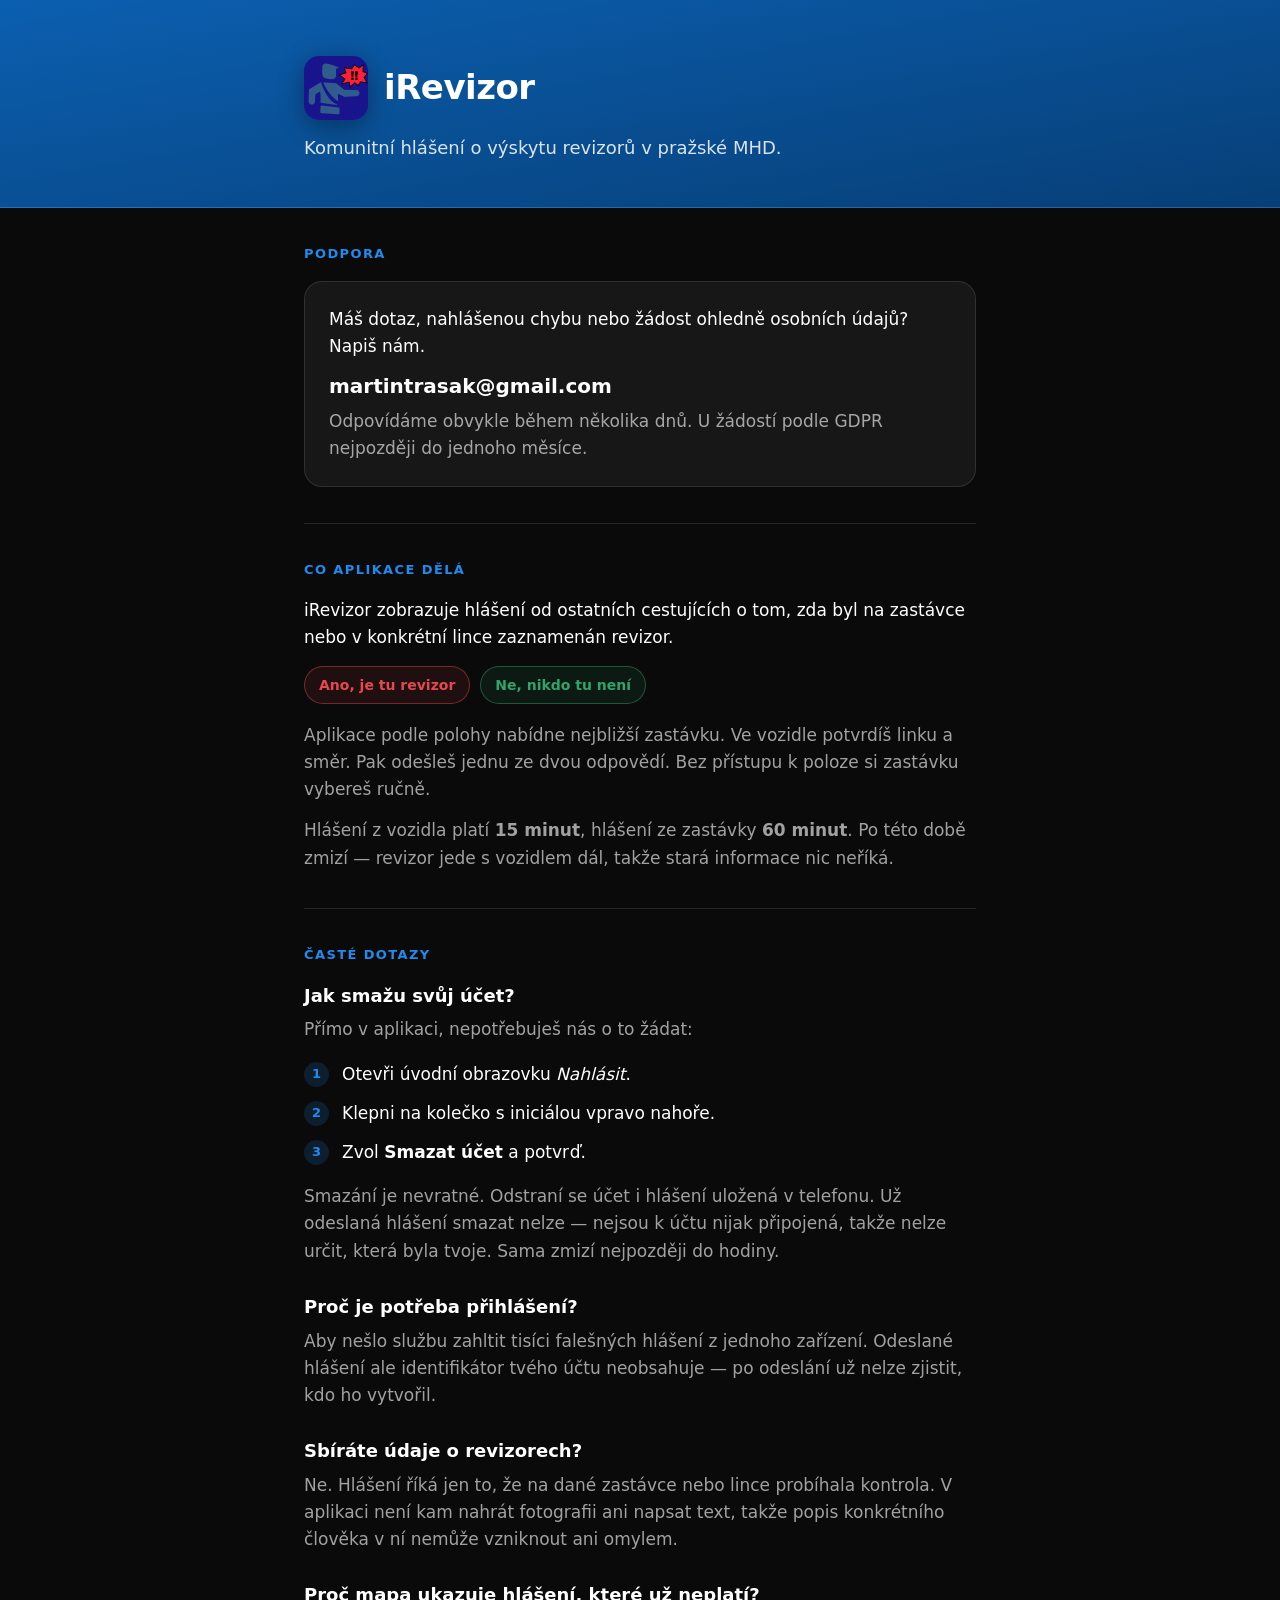
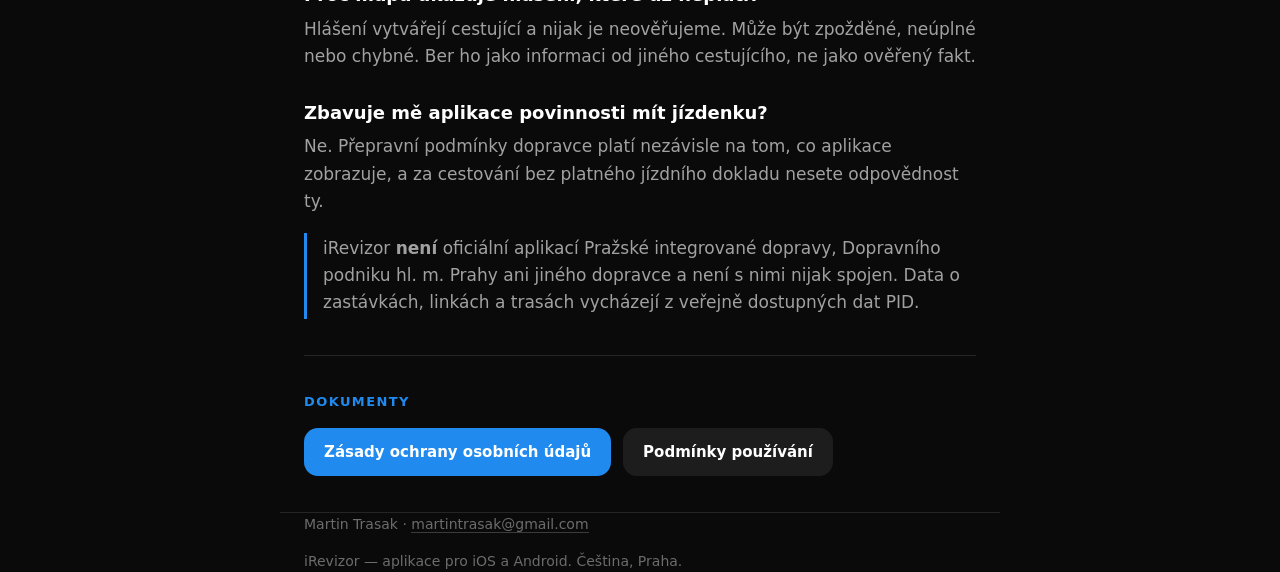
==== index.html @ cb0cceaa "init" ====
<!DOCTYPE html>
<html lang="cs">
<head>
<meta charset="utf-8">
<meta name="viewport" content="width=device-width, initial-scale=1">
<title>iRevizor — podpora</title>
<meta name="description" content="Podpora a kontakt pro aplikaci iRevizor — komunitní hlášení o výskytu revizorů v pražské MHD.">
<link rel="icon" href="favicon.png">
<meta name="theme-color" content="#0A0A0A">
<style>
  /* Palette taken from the app: tailwind.config.js and the tab bar chrome. */
  :root {
    --pid: #208AEF;
    --pid-dark: #0B5FB0;
    --ground: #0A0A0A;
    --surface: #171717;
    --seen: #E5484D;
    --clear: #30A46C;
    --text: #ffffff;
    --muted: rgba(255, 255, 255, 0.62);
    --faint: rgba(255, 255, 255, 0.40);
    --hair: rgba(255, 255, 255, 0.11);
    --font: 'Spline Sans', Inter, ui-sans-serif, system-ui, -apple-system, sans-serif;
  }

  * { box-sizing: border-box; }

  html { -webkit-text-size-adjust: 100%; }

  body {
    margin: 0;
    background: var(--ground);
    color: var(--text);
    font-family: var(--font);
    font-size: 17px;
    line-height: 1.6;
    -webkit-font-smoothing: antialiased;
  }

  .wrap { max-width: 720px; margin: 0 auto; padding: 0 24px; }

  /* Header: the app's sign-in screen is solid pid-dark, so the page opens on it. */
  header {
    background: linear-gradient(170deg, var(--pid-dark) 0%, #073f77 100%);
    padding: 56px 0 44px;
    border-bottom: 1px solid var(--hair);
  }

  .brand { display: flex; align-items: center; gap: 16px; }

  .brand img {
    width: 64px; height: 64px;
    border-radius: 15px;
    display: block;
    box-shadow: 0 6px 24px rgba(0, 0, 0, 0.35);
  }

  h1 { font-size: 34px; line-height: 1.15; margin: 0; letter-spacing: -0.5px; }

  .tagline { margin: 14px 0 0; color: rgba(255, 255, 255, 0.85); font-size: 18px; }

  main { padding: 8px 0 72px; }

  section { padding: 36px 0; border-bottom: 1px solid var(--hair); }
  section:last-of-type { border-bottom: 0; }

  h2 {
    font-size: 13px;
    text-transform: uppercase;
    letter-spacing: 1.4px;
    color: var(--pid);
    margin: 0 0 16px;
    font-weight: 700;
  }

  h3 { font-size: 18px; margin: 28px 0 6px; }
  h3:first-of-type { margin-top: 0; }

  p { margin: 0 0 14px; color: var(--muted); }
  p.lead { color: var(--text); }
  p:last-child { margin-bottom: 0; }

  a { color: var(--pid); text-decoration: none; border-bottom: 1px solid rgba(32, 138, 239, 0.35); }
  a:hover { border-bottom-color: var(--pid); }

  ul { margin: 0 0 14px; padding-left: 22px; color: var(--muted); }
  li { margin-bottom: 7px; }

  /* Contact block — the reason this page exists, so it reads as the main card. */
  .card {
    background: var(--surface);
    border: 1px solid var(--hair);
    border-radius: 18px;
    padding: 24px;
  }

  .mail {
    display: inline-block;
    font-size: 20px;
    font-weight: 600;
    color: var(--text);
    border: 0;
    margin-bottom: 6px;
    word-break: break-all;
  }
  .mail:hover { color: var(--pid); border: 0; }

  .links { display: flex; flex-wrap: wrap; gap: 12px; margin-top: 4px; }

  .btn {
    display: inline-block;
    padding: 12px 20px;
    border-radius: 14px;
    background: var(--pid);
    color: #fff;
    font-weight: 600;
    font-size: 15px;
    border: 0;
  }
  .btn:hover { background: var(--pid-dark); border: 0; }

  .btn.ghost { background: rgba(255, 255, 255, 0.08); color: var(--text); }
  .btn.ghost:hover { background: rgba(255, 255, 255, 0.14); }

  /* The two report answers, coloured as they are in the app. */
  .chips { display: flex; flex-wrap: wrap; gap: 10px; margin: 4px 0 18px; }
  .chip {
    padding: 7px 14px;
    border-radius: 999px;
    font-size: 14px;
    font-weight: 600;
    border: 1px solid;
  }
  .chip.seen { color: var(--seen); border-color: rgba(229, 72, 77, 0.45); background: rgba(229, 72, 77, 0.10); }
  .chip.clear { color: var(--clear); border-color: rgba(48, 164, 108, 0.45); background: rgba(48, 164, 108, 0.10); }

  .steps { counter-reset: s; list-style: none; padding: 0; }
  .steps li {
    counter-increment: s;
    position: relative;
    padding-left: 38px;
    margin-bottom: 12px;
  }
  .steps li::before {
    content: counter(s);
    position: absolute; left: 0; top: 1px;
    width: 25px; height: 25px;
    border-radius: 999px;
    background: rgba(32, 138, 239, 0.16);
    color: var(--pid);
    font-size: 13px; font-weight: 700;
    display: grid; place-items: center;
  }

  .note {
    border-left: 3px solid var(--pid);
    padding: 2px 0 2px 16px;
    margin: 18px 0 0;
  }

  footer {
    border-top: 1px solid var(--hair);
    padding: 32px 0 56px;
    color: var(--faint);
    font-size: 14px;
  }
  footer p { color: var(--faint); font-size: 14px; }
  footer a { color: var(--faint); border-bottom-color: rgba(255, 255, 255, 0.2); }
  footer a:hover { color: var(--text); }

  @media (max-width: 560px) {
    body { font-size: 16px; }
    header { padding: 40px 0 32px; }
    h1 { font-size: 27px; }
    .tagline { font-size: 16px; }
    .brand img { width: 54px; height: 54px; border-radius: 13px; }
    .wrap { padding: 0 20px; }
    .links { flex-direction: column; }
    .btn { text-align: center; }
  }
</style>
</head>
<body>

<header>
  <div class="wrap">
    <div class="brand">
      <img src="icon.png" alt="iRevizor">
      <h1>iRevizor</h1>
    </div>
    <p class="tagline">Komunitní hlášení o výskytu revizorů v pražské MHD.</p>
  </div>
</header>

<main class="wrap">

  <section>
    <h2>Podpora</h2>
    <div class="card">
      <p class="lead" style="margin-bottom:10px">Máš dotaz, nahlášenou chybu nebo žádost
        ohledně osobních údajů? Napiš nám.</p>
      <a class="mail" href="mailto:martintrasak@gmail.com">martintrasak@gmail.com</a>
      <p>Odpovídáme obvykle během několika dnů. U žádostí podle GDPR nejpozději
        do jednoho měsíce.</p>
    </div>
  </section>

  <section>
    <h2>Co aplikace dělá</h2>
    <p class="lead">iRevizor zobrazuje hlášení od ostatních cestujících o tom, zda byl
      na zastávce nebo v konkrétní lince zaznamenán revizor.</p>
    <div class="chips">
      <span class="chip seen">Ano, je tu revizor</span>
      <span class="chip clear">Ne, nikdo tu není</span>
    </div>
    <p>Aplikace podle polohy nabídne nejbližší zastávku. Ve vozidle potvrdíš linku
      a směr. Pak odešleš jednu ze dvou odpovědí. Bez přístupu k poloze si zastávku
      vybereš ručně.</p>
    <p>Hlášení z vozidla platí <strong>15 minut</strong>, hlášení ze zastávky
      <strong>60 minut</strong>. Po této době zmizí — revizor jede s vozidlem dál,
      takže stará informace nic neříká.</p>
  </section>

  <section>
    <h2>Časté dotazy</h2>

    <h3>Jak smažu svůj účet?</h3>
    <p>Přímo v aplikaci, nepotřebuješ nás o to žádat:</p>
    <ol class="steps">
      <li>Otevři úvodní obrazovku <em>Nahlásit</em>.</li>
      <li>Klepni na kolečko s iniciálou vpravo nahoře.</li>
      <li>Zvol <strong>Smazat účet</strong> a potvrď.</li>
    </ol>
    <p>Smazání je nevratné. Odstraní se účet i hlášení uložená v telefonu. Už odeslaná
      hlášení smazat nelze — nejsou k účtu nijak připojená, takže nelze určit, která
      byla tvoje. Sama zmizí nejpozději do hodiny.</p>

    <h3>Proč je potřeba přihlášení?</h3>
    <p>Aby nešlo službu zahltit tisíci falešných hlášení z jednoho zařízení. Odeslané
      hlášení ale identifikátor tvého účtu neobsahuje — po odeslání už nelze zjistit,
      kdo ho vytvořil.</p>

    <h3>Sbíráte údaje o revizorech?</h3>
    <p>Ne. Hlášení říká jen to, že na dané zastávce nebo lince probíhala kontrola.
      V aplikaci není kam nahrát fotografii ani napsat text, takže popis konkrétního
      člověka v ní nemůže vzniknout ani omylem.</p>

    <h3>Proč mapa ukazuje hlášení, které už neplatí?</h3>
    <p>Hlášení vytvářejí cestující a nijak je neověřujeme. Může být zpožděné, neúplné
      nebo chybné. Ber ho jako informaci od jiného cestujícího, ne jako ověřený fakt.</p>

    <h3>Zbavuje mě aplikace povinnosti mít jízdenku?</h3>
    <p>Ne. Přepravní podmínky dopravce platí nezávisle na tom, co aplikace zobrazuje,
      a za cestování bez platného jízdního dokladu nesete odpovědnost ty.</p>

    <div class="note">
      <p>iRevizor <strong>není</strong> oficiální aplikací Pražské integrované dopravy,
        Dopravního podniku hl. m. Prahy ani jiného dopravce a není s nimi nijak spojen.
        Data o zastávkách, linkách a trasách vycházejí z veřejně dostupných dat PID.</p>
    </div>
  </section>

  <section>
    <h2>Dokumenty</h2>
    <div class="links">
      <a class="btn" href="https://gist.github.com/Martin1458/faaf4df683aa65efe152a1293706ab29">Zásady ochrany osobních údajů</a>
      <a class="btn ghost" href="https://gist.github.com/Martin1458/e91669f5cec128d0d4185d034da7c7a7">Podmínky používání</a>
    </div>
  </section>

</main>

<footer class="wrap">
  <p>Martin Trasak · <a href="mailto:martintrasak@gmail.com">martintrasak@gmail.com</a></p>
  <p>iRevizor — aplikace pro iOS a Android. Čeština, Praha.</p>
</footer>

</body>
</html>
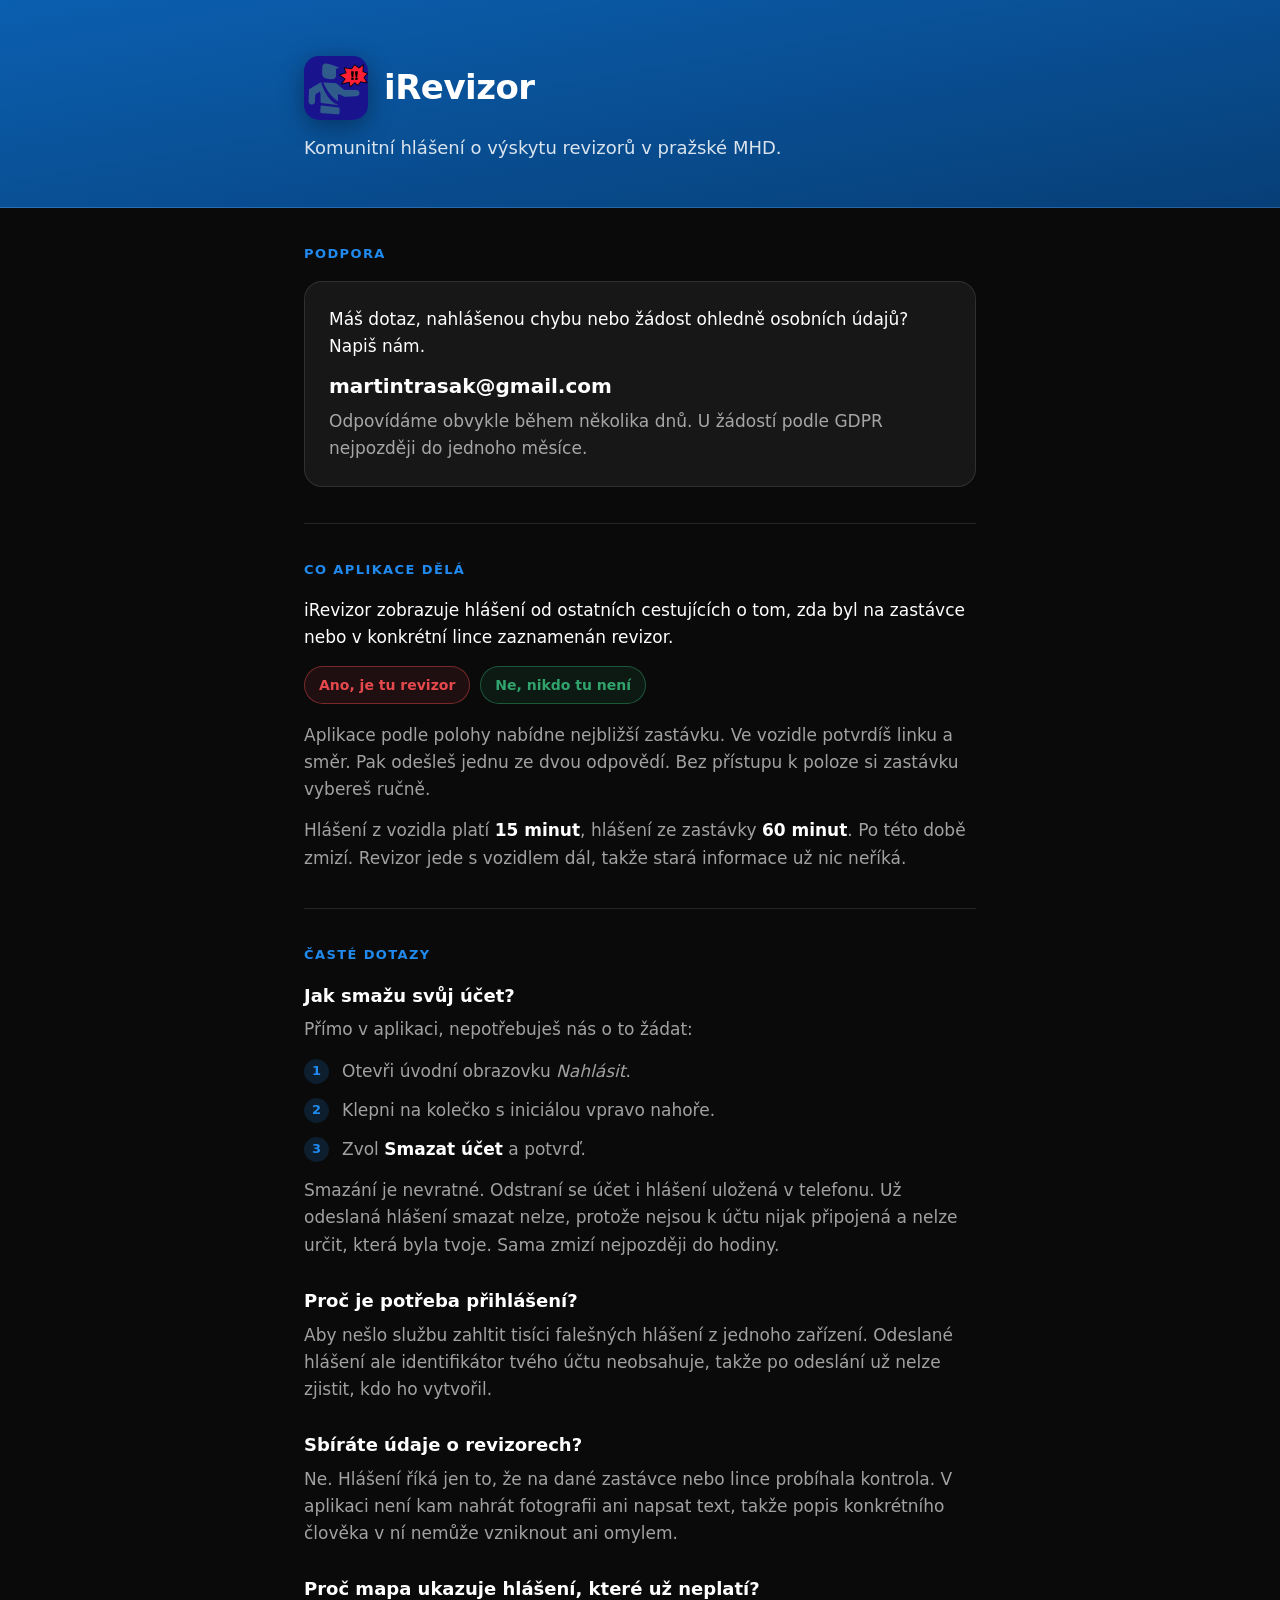
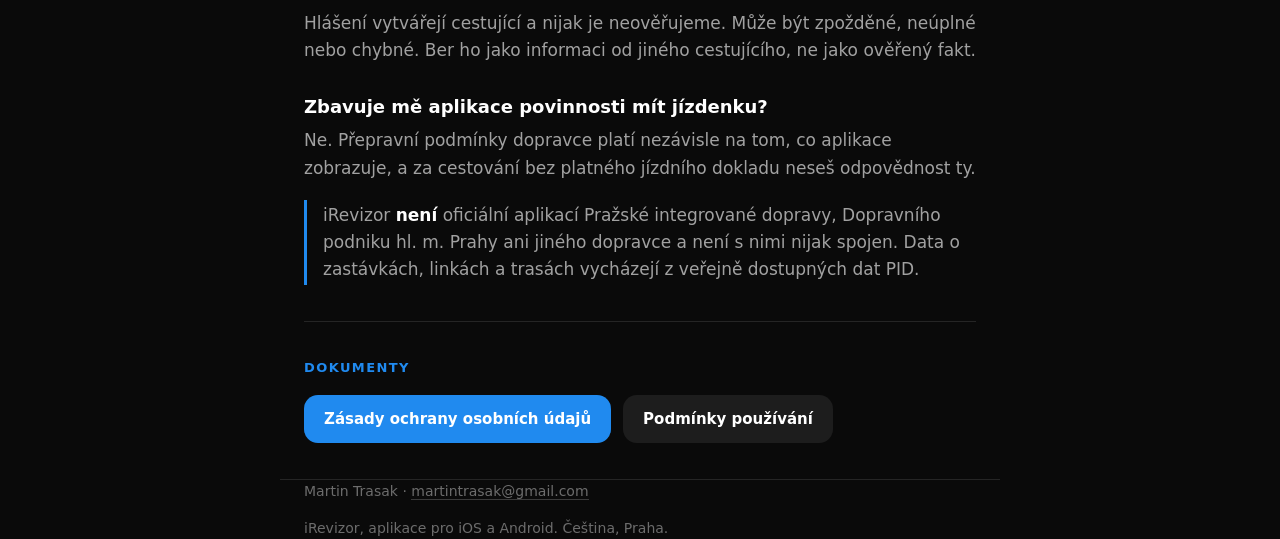
==== commit e046eae6: "raah" ====
--- a/index.html
+++ b/index.html
@@ -3,182 +3,11 @@
 <head>
 <meta charset="utf-8">
 <meta name="viewport" content="width=device-width, initial-scale=1">
-<title>iRevizor — podpora</title>
-<meta name="description" content="Podpora a kontakt pro aplikaci iRevizor — komunitní hlášení o výskytu revizorů v pražské MHD.">
+<title>iRevizor: podpora</title>
+<meta name="description" content="Podpora a kontakt pro aplikaci iRevizor. Komunitní hlášení o výskytu revizorů v pražské MHD.">
 <link rel="icon" href="favicon.png">
+<link rel="stylesheet" href="style.css">
 <meta name="theme-color" content="#0A0A0A">
-<style>
-  /* Palette taken from the app: tailwind.config.js and the tab bar chrome. */
-  :root {
-    --pid: #208AEF;
-    --pid-dark: #0B5FB0;
-    --ground: #0A0A0A;
-    --surface: #171717;
-    --seen: #E5484D;
-    --clear: #30A46C;
-    --text: #ffffff;
-    --muted: rgba(255, 255, 255, 0.62);
-    --faint: rgba(255, 255, 255, 0.40);
-    --hair: rgba(255, 255, 255, 0.11);
-    --font: 'Spline Sans', Inter, ui-sans-serif, system-ui, -apple-system, sans-serif;
-  }
-
-  * { box-sizing: border-box; }
-
-  html { -webkit-text-size-adjust: 100%; }
-
-  body {
-    margin: 0;
-    background: var(--ground);
-    color: var(--text);
-    font-family: var(--font);
-    font-size: 17px;
-    line-height: 1.6;
-    -webkit-font-smoothing: antialiased;
-  }
-
-  .wrap { max-width: 720px; margin: 0 auto; padding: 0 24px; }
-
-  /* Header: the app's sign-in screen is solid pid-dark, so the page opens on it. */
-  header {
-    background: linear-gradient(170deg, var(--pid-dark) 0%, #073f77 100%);
-    padding: 56px 0 44px;
-    border-bottom: 1px solid var(--hair);
-  }
-
-  .brand { display: flex; align-items: center; gap: 16px; }
-
-  .brand img {
-    width: 64px; height: 64px;
-    border-radius: 15px;
-    display: block;
-    box-shadow: 0 6px 24px rgba(0, 0, 0, 0.35);
-  }
-
-  h1 { font-size: 34px; line-height: 1.15; margin: 0; letter-spacing: -0.5px; }
-
-  .tagline { margin: 14px 0 0; color: rgba(255, 255, 255, 0.85); font-size: 18px; }
-
-  main { padding: 8px 0 72px; }
-
-  section { padding: 36px 0; border-bottom: 1px solid var(--hair); }
-  section:last-of-type { border-bottom: 0; }
-
-  h2 {
-    font-size: 13px;
-    text-transform: uppercase;
-    letter-spacing: 1.4px;
-    color: var(--pid);
-    margin: 0 0 16px;
-    font-weight: 700;
-  }
-
-  h3 { font-size: 18px; margin: 28px 0 6px; }
-  h3:first-of-type { margin-top: 0; }
-
-  p { margin: 0 0 14px; color: var(--muted); }
-  p.lead { color: var(--text); }
-  p:last-child { margin-bottom: 0; }
-
-  a { color: var(--pid); text-decoration: none; border-bottom: 1px solid rgba(32, 138, 239, 0.35); }
-  a:hover { border-bottom-color: var(--pid); }
-
-  ul { margin: 0 0 14px; padding-left: 22px; color: var(--muted); }
-  li { margin-bottom: 7px; }
-
-  /* Contact block — the reason this page exists, so it reads as the main card. */
-  .card {
-    background: var(--surface);
-    border: 1px solid var(--hair);
-    border-radius: 18px;
-    padding: 24px;
-  }
-
-  .mail {
-    display: inline-block;
-    font-size: 20px;
-    font-weight: 600;
-    color: var(--text);
-    border: 0;
-    margin-bottom: 6px;
-    word-break: break-all;
-  }
-  .mail:hover { color: var(--pid); border: 0; }
-
-  .links { display: flex; flex-wrap: wrap; gap: 12px; margin-top: 4px; }
-
-  .btn {
-    display: inline-block;
-    padding: 12px 20px;
-    border-radius: 14px;
-    background: var(--pid);
-    color: #fff;
-    font-weight: 600;
-    font-size: 15px;
-    border: 0;
-  }
-  .btn:hover { background: var(--pid-dark); border: 0; }
-
-  .btn.ghost { background: rgba(255, 255, 255, 0.08); color: var(--text); }
-  .btn.ghost:hover { background: rgba(255, 255, 255, 0.14); }
-
-  /* The two report answers, coloured as they are in the app. */
-  .chips { display: flex; flex-wrap: wrap; gap: 10px; margin: 4px 0 18px; }
-  .chip {
-    padding: 7px 14px;
-    border-radius: 999px;
-    font-size: 14px;
-    font-weight: 600;
-    border: 1px solid;
-  }
-  .chip.seen { color: var(--seen); border-color: rgba(229, 72, 77, 0.45); background: rgba(229, 72, 77, 0.10); }
-  .chip.clear { color: var(--clear); border-color: rgba(48, 164, 108, 0.45); background: rgba(48, 164, 108, 0.10); }
-
-  .steps { counter-reset: s; list-style: none; padding: 0; }
-  .steps li {
-    counter-increment: s;
-    position: relative;
-    padding-left: 38px;
-    margin-bottom: 12px;
-  }
-  .steps li::before {
-    content: counter(s);
-    position: absolute; left: 0; top: 1px;
-    width: 25px; height: 25px;
-    border-radius: 999px;
-    background: rgba(32, 138, 239, 0.16);
-    color: var(--pid);
-    font-size: 13px; font-weight: 700;
-    display: grid; place-items: center;
-  }
-
-  .note {
-    border-left: 3px solid var(--pid);
-    padding: 2px 0 2px 16px;
-    margin: 18px 0 0;
-  }
-
-  footer {
-    border-top: 1px solid var(--hair);
-    padding: 32px 0 56px;
-    color: var(--faint);
-    font-size: 14px;
-  }
-  footer p { color: var(--faint); font-size: 14px; }
-  footer a { color: var(--faint); border-bottom-color: rgba(255, 255, 255, 0.2); }
-  footer a:hover { color: var(--text); }
-
-  @media (max-width: 560px) {
-    body { font-size: 16px; }
-    header { padding: 40px 0 32px; }
-    h1 { font-size: 27px; }
-    .tagline { font-size: 16px; }
-    .brand img { width: 54px; height: 54px; border-radius: 13px; }
-    .wrap { padding: 0 20px; }
-    .links { flex-direction: column; }
-    .btn { text-align: center; }
-  }
-</style>
 </head>
 <body>
 
@@ -217,8 +46,8 @@
       a směr. Pak odešleš jednu ze dvou odpovědí. Bez přístupu k poloze si zastávku
       vybereš ručně.</p>
     <p>Hlášení z vozidla platí <strong>15 minut</strong>, hlášení ze zastávky
-      <strong>60 minut</strong>. Po této době zmizí — revizor jede s vozidlem dál,
-      takže stará informace nic neříká.</p>
+      <strong>60 minut</strong>. Po této době zmizí. Revizor jede s vozidlem dál,
+      takže stará informace už nic neříká.</p>
   </section>
 
   <section>
@@ -232,13 +61,13 @@
       <li>Zvol <strong>Smazat účet</strong> a potvrď.</li>
     </ol>
     <p>Smazání je nevratné. Odstraní se účet i hlášení uložená v telefonu. Už odeslaná
-      hlášení smazat nelze — nejsou k účtu nijak připojená, takže nelze určit, která
+      hlášení smazat nelze, protože nejsou k účtu nijak připojená a nelze určit, která
       byla tvoje. Sama zmizí nejpozději do hodiny.</p>
 
     <h3>Proč je potřeba přihlášení?</h3>
     <p>Aby nešlo službu zahltit tisíci falešných hlášení z jednoho zařízení. Odeslané
-      hlášení ale identifikátor tvého účtu neobsahuje — po odeslání už nelze zjistit,
-      kdo ho vytvořil.</p>
+      hlášení ale identifikátor tvého účtu neobsahuje, takže po odeslání už nelze
+      zjistit, kdo ho vytvořil.</p>
 
     <h3>Sbíráte údaje o revizorech?</h3>
     <p>Ne. Hlášení říká jen to, že na dané zastávce nebo lince probíhala kontrola.
@@ -251,7 +80,7 @@
 
     <h3>Zbavuje mě aplikace povinnosti mít jízdenku?</h3>
     <p>Ne. Přepravní podmínky dopravce platí nezávisle na tom, co aplikace zobrazuje,
-      a za cestování bez platného jízdního dokladu nesete odpovědnost ty.</p>
+      a za cestování bez platného jízdního dokladu neseš odpovědnost ty.</p>
 
     <div class="note">
       <p>iRevizor <strong>není</strong> oficiální aplikací Pražské integrované dopravy,
@@ -263,16 +92,16 @@
   <section>
     <h2>Dokumenty</h2>
     <div class="links">
-      <a class="btn" href="https://gist.github.com/Martin1458/faaf4df683aa65efe152a1293706ab29">Zásady ochrany osobních údajů</a>
-      <a class="btn ghost" href="https://gist.github.com/Martin1458/e91669f5cec128d0d4185d034da7c7a7">Podmínky používání</a>
+      <a class="btn" href="/privacy">Zásady ochrany osobních údajů</a>
+      <a class="btn ghost" href="/terms">Podmínky používání</a>
     </div>
   </section>
 
 </main>
 
 <footer class="wrap">
-  <p>Martin Trasak · <a href="mailto:martintrasak@gmail.com">martintrasak@gmail.com</a></p>
-  <p>iRevizor — aplikace pro iOS a Android. Čeština, Praha.</p>
+  <p>Martin Trasak &middot; <a href="mailto:martintrasak@gmail.com">martintrasak@gmail.com</a></p>
+  <p>iRevizor, aplikace pro iOS a Android. Čeština, Praha.</p>
 </footer>
 
 </body>
--- a/style.css
+++ b/style.css
@@ -0,0 +1,215 @@
+/* Palette taken from the app: tailwind.config.js and the tab bar chrome. */
+:root {
+  --pid: #208AEF;
+  --pid-dark: #0B5FB0;
+  --ground: #0A0A0A;
+  --surface: #171717;
+  --seen: #E5484D;
+  --clear: #30A46C;
+  --text: #ffffff;
+  --muted: rgba(255, 255, 255, 0.62);
+  --faint: rgba(255, 255, 255, 0.40);
+  --hair: rgba(255, 255, 255, 0.11);
+  --font: 'Spline Sans', Inter, ui-sans-serif, system-ui, -apple-system, sans-serif;
+}
+
+* { box-sizing: border-box; }
+
+html { -webkit-text-size-adjust: 100%; }
+
+body {
+  margin: 0;
+  background: var(--ground);
+  color: var(--text);
+  font-family: var(--font);
+  font-size: 17px;
+  line-height: 1.6;
+  -webkit-font-smoothing: antialiased;
+}
+
+.wrap { max-width: 720px; margin: 0 auto; padding: 0 24px; }
+
+/* The app's sign-in screen is solid pid-dark, so every page opens on it. */
+header {
+  background: linear-gradient(170deg, var(--pid-dark) 0%, #073f77 100%);
+  padding: 56px 0 44px;
+  border-bottom: 1px solid var(--hair);
+}
+
+header.slim { padding: 34px 0 28px; }
+
+.brand { display: flex; align-items: center; gap: 16px; }
+
+.brand img {
+  width: 64px; height: 64px;
+  border-radius: 15px;
+  display: block;
+  box-shadow: 0 6px 24px rgba(0, 0, 0, 0.35);
+}
+
+header.slim .brand img { width: 44px; height: 44px; border-radius: 11px; }
+
+h1 { font-size: 34px; line-height: 1.15; margin: 0; letter-spacing: -0.5px; }
+header.slim h1 { font-size: 24px; }
+
+.tagline { margin: 14px 0 0; color: rgba(255, 255, 255, 0.85); font-size: 18px; }
+
+.back {
+  display: inline-block;
+  margin-top: 18px;
+  font-size: 15px;
+  color: rgba(255, 255, 255, 0.85);
+  border-bottom-color: rgba(255, 255, 255, 0.3);
+}
+.back:hover { color: #fff; border-bottom-color: #fff; }
+
+main { padding: 8px 0 72px; }
+
+section { padding: 36px 0; border-bottom: 1px solid var(--hair); }
+section:last-of-type { border-bottom: 0; }
+
+h2 {
+  font-size: 13px;
+  text-transform: uppercase;
+  letter-spacing: 1.4px;
+  color: var(--pid);
+  margin: 0 0 16px;
+  font-weight: 700;
+}
+
+h3 { font-size: 18px; margin: 28px 0 6px; }
+h3:first-of-type { margin-top: 0; }
+h4 { font-size: 16px; margin: 20px 0 4px; color: var(--text); }
+
+p { margin: 0 0 14px; color: var(--muted); }
+p.lead { color: var(--text); }
+p:last-child { margin-bottom: 0; }
+
+strong { color: var(--text); }
+
+a { color: var(--pid); text-decoration: none; border-bottom: 1px solid rgba(32, 138, 239, 0.35); }
+a:hover { border-bottom-color: var(--pid); }
+
+ul, ol { margin: 0 0 14px; padding-left: 22px; color: var(--muted); }
+li { margin-bottom: 7px; }
+
+/* Contact block. The reason the support page exists, so it reads as a card. */
+.card {
+  background: var(--surface);
+  border: 1px solid var(--hair);
+  border-radius: 18px;
+  padding: 24px;
+}
+
+.mail {
+  display: inline-block;
+  font-size: 20px;
+  font-weight: 600;
+  color: var(--text);
+  border: 0;
+  margin-bottom: 6px;
+  word-break: break-all;
+}
+.mail:hover { color: var(--pid); border: 0; }
+
+.links { display: flex; flex-wrap: wrap; gap: 12px; margin-top: 4px; }
+
+.btn {
+  display: inline-block;
+  padding: 12px 20px;
+  border-radius: 14px;
+  background: var(--pid);
+  color: #fff;
+  font-weight: 600;
+  font-size: 15px;
+  border: 0;
+}
+.btn:hover { background: var(--pid-dark); border: 0; }
+
+.btn.ghost { background: rgba(255, 255, 255, 0.08); color: var(--text); }
+.btn.ghost:hover { background: rgba(255, 255, 255, 0.14); }
+
+/* The two report answers, coloured as they are in the app. */
+.chips { display: flex; flex-wrap: wrap; gap: 10px; margin: 4px 0 18px; }
+.chip {
+  padding: 7px 14px;
+  border-radius: 999px;
+  font-size: 14px;
+  font-weight: 600;
+  border: 1px solid;
+}
+.chip.seen { color: var(--seen); border-color: rgba(229, 72, 77, 0.45); background: rgba(229, 72, 77, 0.10); }
+.chip.clear { color: var(--clear); border-color: rgba(48, 164, 108, 0.45); background: rgba(48, 164, 108, 0.10); }
+
+.steps { counter-reset: s; list-style: none; padding: 0; }
+.steps li {
+  counter-increment: s;
+  position: relative;
+  padding-left: 38px;
+  margin-bottom: 12px;
+}
+.steps li::before {
+  content: counter(s);
+  position: absolute; left: 0; top: 1px;
+  width: 25px; height: 25px;
+  border-radius: 999px;
+  background: rgba(32, 138, 239, 0.16);
+  color: var(--pid);
+  font-size: 13px; font-weight: 700;
+  display: grid; place-items: center;
+}
+
+.note {
+  border-left: 3px solid var(--pid);
+  padding: 2px 0 2px 16px;
+  margin: 18px 0 0;
+}
+
+.meta { color: var(--faint); font-size: 15px; margin-bottom: 0; }
+
+/* Legal pages: wide content needs its own scroll rather than the page body. */
+.scroll { overflow-x: auto; margin: 0 0 16px; }
+
+table {
+  border-collapse: collapse;
+  width: 100%;
+  font-size: 15px;
+  min-width: 460px;
+}
+th, td {
+  text-align: left;
+  padding: 10px 14px 10px 0;
+  border-bottom: 1px solid var(--hair);
+  color: var(--muted);
+  vertical-align: top;
+}
+th { color: var(--text); font-weight: 600; }
+td code { font-size: 13.5px; color: var(--pid); }
+
+code {
+  font-family: ui-monospace, SFMono-Regular, Menlo, Consolas, monospace;
+  font-size: 14.5px;
+}
+
+footer {
+  border-top: 1px solid var(--hair);
+  padding: 32px 0 56px;
+  color: var(--faint);
+  font-size: 14px;
+}
+footer p { color: var(--faint); font-size: 14px; }
+footer a { color: var(--faint); border-bottom-color: rgba(255, 255, 255, 0.2); }
+footer a:hover { color: var(--text); }
+
+@media (max-width: 560px) {
+  body { font-size: 16px; }
+  header { padding: 40px 0 32px; }
+  header.slim { padding: 28px 0 22px; }
+  h1 { font-size: 27px; }
+  header.slim h1 { font-size: 21px; }
+  .tagline { font-size: 16px; }
+  .brand img { width: 54px; height: 54px; border-radius: 13px; }
+  .wrap { padding: 0 20px; }
+  .links { flex-direction: column; }
+  .btn { text-align: center; }
+}
